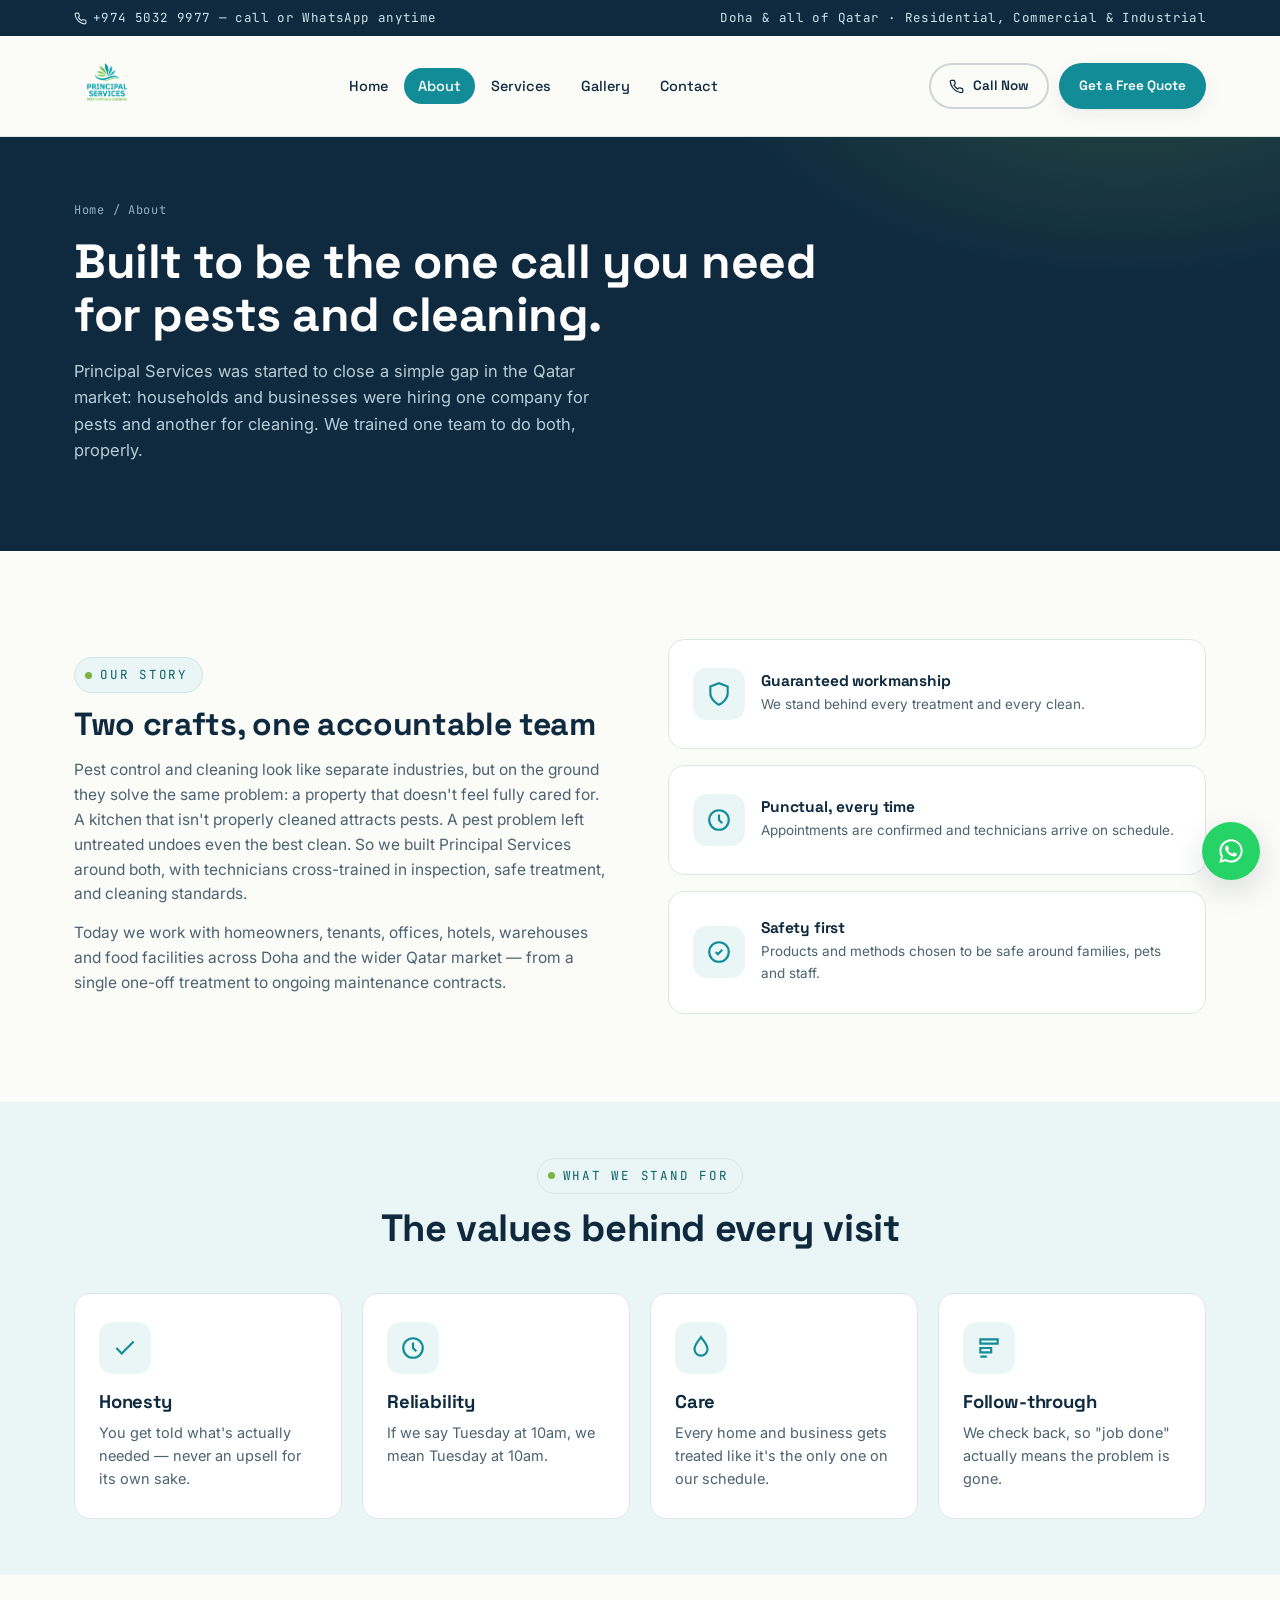
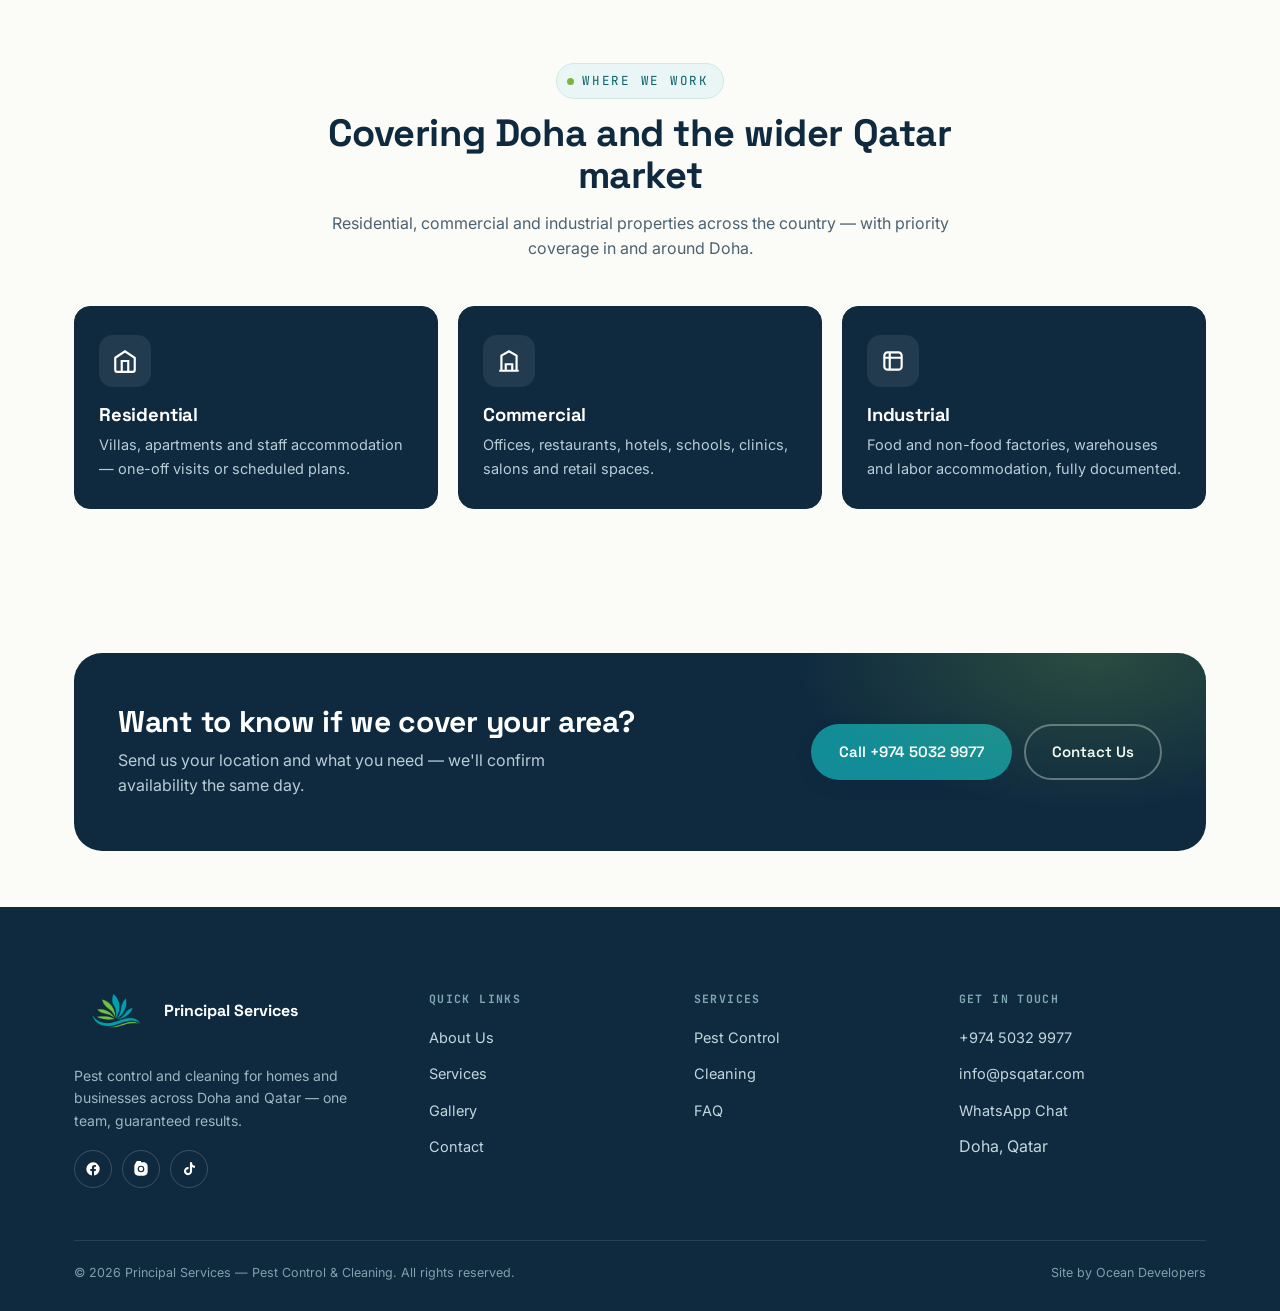
==== about.html @ 766cf4c3 "Add files via upload" ====
<!DOCTYPE html>
<html lang="en">
<head>
<meta charset="UTF-8">
<meta name="viewport" content="width=device-width, initial-scale=1.0">
<title>About Us | Principal Services Qatar</title>
<meta name="description" content="Principal Services is a Qatar-based pest control and cleaning company built on guaranteed results, fast response, and one accountable team.">
<link rel="icon" href="favicon-64.png" type="image/png">
<link rel="preconnect" href="https://fonts.googleapis.com">
<link rel="preconnect" href="https://fonts.gstatic.com" crossorigin>
<link href="https://fonts.googleapis.com/css2?family=Space+Grotesk:wght@500;600;700&family=Inter:wght@400;500;600&family=JetBrains+Mono:wght@400;500&display=swap" rel="stylesheet">
<link rel="stylesheet" href="style.css">
</head>
<body>

<header class="site-header">
  <div class="topbar">
    <div class="wrap">
      <a href="tel:+97450329977">
        <svg width="13" height="13" viewBox="0 0 24 24" fill="none" stroke="currentColor" stroke-width="2"><path d="M22 16.92v3a2 2 0 0 1-2.18 2 19.79 19.79 0 0 1-8.63-3.07 19.5 19.5 0 0 1-6-6 19.79 19.79 0 0 1-3.07-8.67A2 2 0 0 1 4.11 2h3a2 2 0 0 1 2 1.72c.127.96.362 1.903.7 2.81a2 2 0 0 1-.45 2.11L8.09 9.91a16 16 0 0 0 6 6l1.27-1.27a2 2 0 0 1 2.11-.45c.907.338 1.85.573 2.81.7A2 2 0 0 1 22 16.92z"/></svg>
        +974 5032 9977 — call or WhatsApp anytime
      </a>
      <span class="topbar-hide-mobile">Doha &amp; all of Qatar · Residential, Commercial &amp; Industrial</span>
    </div>
  </div>
  <nav class="wrap nav">
    <a href="index.html" class="brand">
      <img src="ps_logo_trimmed.png" alt="Principal Services logo">
    </a>
    <ul class="nav-links">
      <li><a href="index.html" data-page="index.html">Home</a></li>
      <li><a href="about.html" data-page="about.html">About</a></li>
      <li><a href="services.html" data-page="services.html">Services</a></li>
      <li><a href="gallery.html" data-page="gallery.html">Gallery</a></li>
      <li><a href="contact.html" data-page="contact.html">Contact</a></li>
    </ul>
    <div class="nav-cta">
      <a href="tel:+97450329977" class="btn btn-ghost btn-sm nav-call" aria-label="Call Principal Services">
        <svg width="15" height="15" viewBox="0 0 24 24" fill="none" stroke="currentColor" stroke-width="2"><path d="M22 16.92v3a2 2 0 0 1-2.18 2 19.79 19.79 0 0 1-8.63-3.07 19.5 19.5 0 0 1-6-6 19.79 19.79 0 0 1-3.07-8.67A2 2 0 0 1 4.11 2h3a2 2 0 0 1 2 1.72c.127.96.362 1.903.7 2.81a2 2 0 0 1-.45 2.11L8.09 9.91a16 16 0 0 0 6 6l1.27-1.27a2 2 0 0 1 2.11-.45c.907.338 1.85.573 2.81.7A2 2 0 0 1 22 16.92z"/></svg>
        <span class="hide-mobile">Call Now</span>
      </a>
      <a href="contact.html" class="btn btn-primary btn-sm nav-quote">Get a Free Quote</a>
      <button class="nav-toggle" aria-label="Toggle menu" aria-expanded="false"><span></span></button>
    </div>
  </nav>
</header>

<section class="page-hero">
  <div class="wrap">
    <div class="crumbs"><a href="index.html">Home</a> / About</div>
    <h1>Built to be the one call you need for pests and cleaning.</h1>
    <p>Principal Services was started to close a simple gap in the Qatar market: households and businesses were hiring one company for pests and another for cleaning. We trained one team to do both, properly.</p>
  </div>
</section>

<section class="section">
  <div class="wrap">
    <div class="grid grid-2" style="gap:56px; align-items:center;">
      <div>
        <span class="eyebrow">Our story</span>
        <h2 style="font-size:clamp(24px,3vw,32px); margin-top:14px;">Two crafts, one accountable team</h2>
        <p style="margin-top:16px; color:var(--ink-60); font-size:15.5px;">Pest control and cleaning look like separate industries, but on the ground they solve the same problem: a property that doesn't feel fully cared for. A kitchen that isn't properly cleaned attracts pests. A pest problem left untreated undoes even the best clean. So we built Principal Services around both, with technicians cross-trained in inspection, safe treatment, and cleaning standards.</p>
        <p style="margin-top:14px; color:var(--ink-60); font-size:15.5px;">Today we work with homeowners, tenants, offices, hotels, warehouses and food facilities across Doha and the wider Qatar market — from a single one-off treatment to ongoing maintenance contracts.</p>
      </div>
      <div>
        <div class="grid" style="gap:16px;">
          <div class="card" style="display:flex; align-items:center; gap:16px;">
            <div class="card-icon" style="margin-bottom:0;"><svg viewBox="0 0 24 24" fill="none" stroke="#128C97" stroke-width="2"><path d="M12 22s8-4 8-11V5l-8-3-8 3v6c0 7 8 11 8 11z"/></svg></div>
            <div><h4 style="font-size:15.5px; margin-bottom:4px;">Guaranteed workmanship</h4><p style="font-size:13.5px; color:var(--ink-60);">We stand behind every treatment and every clean.</p></div>
          </div>
          <div class="card" style="display:flex; align-items:center; gap:16px;">
            <div class="card-icon" style="margin-bottom:0;"><svg viewBox="0 0 24 24" fill="none" stroke="#128C97" stroke-width="2"><circle cx="12" cy="12" r="9"/><path d="M12 7v5l3 3"/></svg></div>
            <div><h4 style="font-size:15.5px; margin-bottom:4px;">Punctual, every time</h4><p style="font-size:13.5px; color:var(--ink-60);">Appointments are confirmed and technicians arrive on schedule.</p></div>
          </div>
          <div class="card" style="display:flex; align-items:center; gap:16px;">
            <div class="card-icon" style="margin-bottom:0;"><svg viewBox="0 0 24 24" fill="none" stroke="#128C97" stroke-width="2"><path d="M9 12l2 2 4-4"/><circle cx="12" cy="12" r="9"/></svg></div>
            <div><h4 style="font-size:15.5px; margin-bottom:4px;">Safety first</h4><p style="font-size:13.5px; color:var(--ink-60);">Products and methods chosen to be safe around families, pets and staff.</p></div>
          </div>
        </div>
      </div>
    </div>
  </div>
</section>

<section class="section--tight" style="background:var(--mist);">
  <div class="wrap">
    <div class="section-head center">
      <span class="eyebrow">What we stand for</span>
      <h2>The values behind every visit</h2>
    </div>
    <div class="grid grid-4">
      <div class="card">
        <div class="card-icon"><svg viewBox="0 0 24 24" fill="none" stroke="#128C97" stroke-width="2"><path d="M20 6L9 17l-5-5"/></svg></div>
        <h3>Honesty</h3>
        <p>You get told what's actually needed — never an upsell for its own sake.</p>
      </div>
      <div class="card">
        <div class="card-icon"><svg viewBox="0 0 24 24" fill="none" stroke="#128C97" stroke-width="2"><circle cx="12" cy="12" r="9"/><path d="M12 7v5l3 3"/></svg></div>
        <h3>Reliability</h3>
        <p>If we say Tuesday at 10am, we mean Tuesday at 10am.</p>
      </div>
      <div class="card">
        <div class="card-icon"><svg viewBox="0 0 24 24" fill="none" stroke="#128C97" stroke-width="2"><path d="M12 2c-3 4-6 7-6 11a6 6 0 0 0 12 0c0-4-3-7-6-11z"/></svg></div>
        <h3>Care</h3>
        <p>Every home and business gets treated like it's the only one on our schedule.</p>
      </div>
      <div class="card">
        <div class="card-icon"><svg viewBox="0 0 24 24" fill="none" stroke="#128C97" stroke-width="2"><path d="M4 4h16v4H4zM4 12h10v4H4zM4 20h6"/></svg></div>
        <h3>Follow-through</h3>
        <p>We check back, so "job done" actually means the problem is gone.</p>
      </div>
    </div>
  </div>
</section>

<section class="section">
  <div class="wrap">
    <div class="section-head center">
      <span class="eyebrow">Where we work</span>
      <h2>Covering Doha and the wider Qatar market</h2>
      <p>Residential, commercial and industrial properties across the country — with priority coverage in and around Doha.</p>
    </div>
    <div class="grid grid-3">
      <div class="card card--dark">
        <div class="card-icon"><svg viewBox="0 0 24 24" fill="none" stroke="#fff" stroke-width="2"><path d="M3 9l9-6 9 6v11a2 2 0 0 1-2 2H5a2 2 0 0 1-2-2z"/><path d="M9 22V12h6v10"/></svg></div>
        <h3>Residential</h3>
        <p>Villas, apartments and staff accommodation — one-off visits or scheduled plans.</p>
      </div>
      <div class="card card--dark">
        <div class="card-icon"><svg viewBox="0 0 24 24" fill="none" stroke="#fff" stroke-width="2"><path d="M3 21h18M5 21V7l7-4 7 4v14M9 21v-6h6v6"/></svg></div>
        <h3>Commercial</h3>
        <p>Offices, restaurants, hotels, schools, clinics, salons and retail spaces.</p>
      </div>
      <div class="card card--dark">
        <div class="card-icon"><svg viewBox="0 0 24 24" fill="none" stroke="#fff" stroke-width="2"><rect x="4" y="4" width="16" height="16" rx="3"/><path d="M9 4v16M4 9h16"/></svg></div>
        <h3>Industrial</h3>
        <p>Food and non-food factories, warehouses and labor accommodation, fully documented.</p>
      </div>
    </div>
  </div>
</section>

<section class="section--tight">
  <div class="wrap">
    <div class="cta-band">
      <div>
        <h3>Want to know if we cover your area?</h3>
        <p>Send us your location and what you need — we'll confirm availability the same day.</p>
      </div>
      <div class="actions">
        <a href="tel:+97450329977" class="btn btn-primary">Call +974 5032 9977</a>
        <a href="contact.html" class="btn btn-ghost-light">Contact Us</a>
      </div>
    </div>
  </div>
</section>

<footer class="site-footer">
  <div class="wrap">
    <div class="footer-grid">
      <div>
        <div class="footer-brand">
          <img src="ps_icon.png" alt="">
          <b>Principal Services</b>
        </div>
        <p>Pest control and cleaning for homes and businesses across Doha and Qatar — one team, guaranteed results.</p>
        <div class="footer-socials">
          <a href="#" aria-label="Facebook"><svg viewBox="0 0 24 24" fill="#fff"><path d="M22 12a10 10 0 1 0-11.6 9.9v-7H7.9V12h2.5V9.8c0-2.5 1.5-3.9 3.8-3.9 1.1 0 2.2.2 2.2.2v2.4h-1.2c-1.2 0-1.6.8-1.6 1.6V12h2.8l-.4 2.9h-2.4v7A10 10 0 0 0 22 12z"/></svg></a>
          <a href="#" aria-label="Instagram"><svg viewBox="0 0 24 24" fill="#fff"><path d="M12 2c2.7 0 3.05.01 4.12.06 1.06.05 1.79.22 2.43.47a4.9 4.9 0 0 1 1.77 1.15 4.9 4.9 0 0 1 1.15 1.77c.25.64.42 1.37.47 2.43.05 1.07.06 1.42.06 4.12s-.01 3.05-.06 4.12c-.05 1.06-.22 1.79-.47 2.43a4.9 4.9 0 0 1-1.15 1.77 4.9 4.9 0 0 1-1.77 1.15c-.64.25-1.37.42-2.43.47-1.07.05-1.42.06-4.12.06s-3.05-.01-4.12-.06c-1.06-.05-1.79-.22-2.43-.47a4.9 4.9 0 0 1-1.77-1.15 4.9 4.9 0 0 1-1.15-1.77c-.25-.64-.42-1.37-.47-2.43C2.01 15.05 2 14.7 2 12s.01-3.05.06-4.12c.05-1.06.22-1.79.47-2.43a4.9 4.9 0 0 1 1.15-1.77A4.9 4.9 0 0 1 5.45.53c.64-.25 1.37-.42 2.43-.47C8.95.01 9.3 0 12 0zm0 5a5 5 0 1 0 0 10 5 5 0 0 0 0-10zm0 8.2a3.2 3.2 0 1 1 0-6.4 3.2 3.2 0 0 1 0 6.4zm5.2-8.4a1.17 1.17 0 1 1 0-2.34 1.17 1.17 0 0 1 0 2.34z"/></svg></a>
          <a href="#" aria-label="TikTok"><svg viewBox="0 0 24 24" fill="#fff"><path d="M16.6 2h-3.2v13.2a2.9 2.9 0 1 1-2.06-2.78V9.15a6.1 6.1 0 1 0 5.26 6.05V8.9a7.6 7.6 0 0 0 4.4 1.4V7.1a4.4 4.4 0 0 1-4.4-4.4z"/></svg></a>
        </div>
      </div>
      <div>
        <h5>Quick Links</h5>
        <ul>
          <li><a href="about.html">About Us</a></li>
          <li><a href="services.html">Services</a></li>
          <li><a href="gallery.html">Gallery</a></li>
          <li><a href="contact.html">Contact</a></li>
        </ul>
      </div>
      <div>
        <h5>Services</h5>
        <ul>
          <li><a href="services.html#pest">Pest Control</a></li>
          <li><a href="services.html#clean">Cleaning</a></li>
          <li><a href="services.html#faq">FAQ</a></li>
        </ul>
      </div>
      <div>
        <h5>Get In Touch</h5>
        <ul>
          <li><a href="tel:+97450329977">+974 5032 9977</a></li>
          <li><a href="mailto:info@psqatar.com">info@psqatar.com</a></li>
          <li><a href="https://wa.me/97450329977" target="_blank" rel="noopener">WhatsApp Chat</a></li>
          <li><span>Doha, Qatar</span></li>
        </ul>
      </div>
    </div>
    <div class="footer-bottom">
      <span>© <span id="year"></span> Principal Services — Pest Control &amp; Cleaning. All rights reserved.</span>
      <span>Site by Ocean Developers</span>
    </div>
  </div>
</footer>

<a href="https://wa.me/97450329977" class="wa-float" target="_blank" rel="noopener" aria-label="Chat on WhatsApp">
  <svg viewBox="0 0 24 24"><path d="M12.04 2c-5.5 0-9.96 4.46-9.96 9.96 0 1.76.46 3.4 1.27 4.83L2 22l5.36-1.31a9.9 9.9 0 0 0 4.68 1.19h.01c5.5 0 9.96-4.46 9.96-9.96S17.54 2 12.04 2zm0 18.19h-.01a8.2 8.2 0 0 1-4.19-1.15l-.3-.18-3.12.76.83-3.04-.2-.31a8.22 8.22 0 1 1 6.99 3.92zm4.5-6.16c-.25-.12-1.46-.72-1.68-.8-.23-.08-.39-.12-.56.12-.16.25-.64.8-.78.96-.14.16-.29.18-.53.06-.25-.12-1.04-.38-1.98-1.22-.73-.65-1.23-1.46-1.37-1.7-.14-.25-.02-.38.11-.5.11-.11.25-.29.37-.43.12-.15.16-.25.25-.41.08-.16.04-.31-.02-.43-.06-.12-.56-1.35-.77-1.85-.2-.48-.41-.42-.56-.43-.14-.01-.31-.01-.47-.01a.9.9 0 0 0-.66.31c-.22.25-.86.85-.86 2.07s.89 2.4 1.01 2.57c.12.16 1.75 2.67 4.24 3.74.59.26 1.05.41 1.41.52.59.19 1.13.16 1.56.1.48-.07 1.46-.6 1.66-1.17.21-.58.21-1.08.15-1.18-.06-.1-.23-.16-.48-.28z"/></svg>
</a>

<script src="main.js"></script>
</body>
</html>
---- style.css ----
/* =========================================================
   PRINCIPAL SERVICES — Pest Control & Cleaning, Qatar
   Design tokens
   ========================================================= */
:root{
  /* --- Color --- */
  --navy:        #0F2A3F;   /* ink / deep panels */
  --navy-soft:   #163C57;
  --teal:        #128C97;   /* primary, from logo */
  --teal-deep:   #0B6169;   /* hover / pressed */
  --leaf:        #7CB342;   /* secondary, from logo */
  --leaf-deep:   #5C9330;
  --leaf-light:  #C7E6A6;
  --mist:        #EAF6F5;   /* tinted section background */
  --paper:       #FBFBF8;   /* base background */
  --line:        #DCE7E4;   /* hairline borders on paper */
  --ink-60:      #4C6270;   /* muted text on paper */
  --white:       #FFFFFF;
  --amber:       #E8A23D;   /* warning / rating stars only */

  /* --- Type --- */
  --f-display: 'Space Grotesk', 'Segoe UI', sans-serif;
  --f-body:    'Inter', 'Segoe UI', sans-serif;
  --f-mono:    'JetBrains Mono', ui-monospace, monospace;

  /* --- Scale & rhythm --- */
  --radius-s: 8px;
  --radius-m: 16px;
  --radius-l: 28px;
  --shadow-1: 0 1px 2px rgba(15,42,63,.06), 0 6px 20px rgba(15,42,63,.06);
  --shadow-2: 0 10px 30px rgba(15,42,63,.14);
  --wrap: 1180px;
}

*,*::before,*::after{ box-sizing:border-box; }
html{ scroll-behavior:smooth; }
body{
  margin:0;
  font-family:var(--f-body);
  color:var(--navy);
  background:var(--paper);
  -webkit-font-smoothing:antialiased;
  line-height:1.6;
}
img{ max-width:100%; display:block; }
a{ color:inherit; text-decoration:none; }
ul{ margin:0; padding:0; list-style:none; }
h1,h2,h3,h4{ font-family:var(--f-display); margin:0; line-height:1.1; letter-spacing:-0.01em; }
p{ margin:0; }
button{ font-family:inherit; cursor:pointer; }
:focus-visible{ outline:3px solid var(--teal); outline-offset:3px; }
@media (prefers-reduced-motion: reduce){
  *{ animation-duration:0.001ms !important; animation-iteration-count:1 !important; transition-duration:0.001ms !important; scroll-behavior:auto !important; }
}

.wrap{ max-width:var(--wrap); margin:0 inline auto; margin-inline:auto; padding-inline:24px; }
.section{ padding-block:88px; }
.section--tight{ padding-block:56px; }
@media (max-width:760px){
  .section{ padding-block:56px; }
  .section--tight{ padding-block:36px; }
}
@media (max-width:400px){
  .wrap{ padding-inline:16px; }
}

/* --- Eyebrow / tag label (inspection-tag motif) --- */
.eyebrow{
  display:inline-flex; align-items:center; gap:8px;
  font-family:var(--f-mono); font-size:12.5px; letter-spacing:.14em; text-transform:uppercase;
  color:var(--teal-deep); background:var(--mist);
  border:1px solid #CFE9E6; border-radius:999px;
  padding:7px 14px 7px 10px;
}
.eyebrow::before{
  content:''; width:7px; height:7px; border-radius:50%; background:var(--leaf); flex:none;
}
.eyebrow--on-dark{ color:var(--leaf-light); background:rgba(255,255,255,.07); border-color:rgba(255,255,255,.16); }
.eyebrow--on-dark::before{ background:var(--leaf-light); }

/* --- Buttons --- */
.btn{
  display:inline-flex; align-items:center; justify-content:center; gap:9px;
  font-family:var(--f-display); font-weight:600; font-size:15px;
  padding:14px 26px; border-radius:999px; border:2px solid transparent;
  transition:transform .15s ease, box-shadow .15s ease, background .15s ease, border-color .15s ease, color .15s ease;
  white-space:nowrap;
}
.btn:hover{ transform:translateY(-2px); }
.btn-primary{ background:var(--teal); color:var(--white); box-shadow:var(--shadow-1); }
.btn-primary:hover{ background:var(--teal-deep); box-shadow:var(--shadow-2); }
.btn-leaf{ background:var(--leaf); color:var(--navy); box-shadow:var(--shadow-1); }
.btn-leaf:hover{ background:var(--leaf-deep); color:var(--white); }
.btn-ghost{ background:transparent; border-color:rgba(15,42,63,.18); color:var(--navy); }
.btn-ghost:hover{ border-color:var(--teal); color:var(--teal-deep); }
.btn-ghost-light{ background:transparent; border-color:rgba(255,255,255,.35); color:var(--white); }
.btn-ghost-light:hover{ border-color:var(--white); background:rgba(255,255,255,.08); }
.btn-sm{ padding:10px 18px; font-size:13.5px; }
.btn-block{ width:100%; }

/* =========================================================
   HEADER
   ========================================================= */
.site-header{
  position:sticky; top:0; z-index:100;
  background:rgba(251,251,248,.9); backdrop-filter:blur(10px);
  border-bottom:1px solid var(--line);
}
.topbar{
  background:var(--navy); color:#CFE3E9;
  font-family:var(--f-mono); font-size:12.5px; letter-spacing:.03em;
}
.topbar .wrap{ display:flex; align-items:center; justify-content:space-between; padding-block:8px; gap:16px; }
.topbar a{ display:inline-flex; align-items:center; gap:6px; }
.topbar a:hover{ color:var(--leaf-light); }
.topbar .topbar-hide-mobile{ display:inline-flex; }
@media (max-width:640px){ .topbar .topbar-hide-mobile{ display:none; } }

.nav{ display:flex; align-items:center; justify-content:space-between; padding-block:10px; gap:20px; }
.brand{ display:flex; align-items:center; gap:10px; flex:none; }
.brand img{ height:80px; width:auto; max-width:none; }
@media (max-width:480px){
  .brand img{ height:60px; }
}
@media (max-width:360px){
  .brand img{ height:52px; }
}
.brand-word{ font-family:var(--f-display); font-weight:700; line-height:1.05; }
.brand-word b{ display:block; font-size:16.5px; color:var(--navy); letter-spacing:-.01em; }
.brand-word span{ display:block; font-family:var(--f-mono); font-size:10.5px; letter-spacing:.13em; text-transform:uppercase; color:var(--leaf-deep); }

.nav-links{ display:flex; align-items:center; gap:2px; }
.nav-links a{
  font-family:var(--f-display); font-weight:500; font-size:14.5px;
  padding:9px 14px; border-radius:999px; color:var(--navy);
  transition:background .15s ease, color .15s ease;
}
.nav-links a:hover{ background:var(--mist); color:var(--teal-deep); }
.nav-links a.is-active{ background:var(--teal); color:var(--white); }

.nav-cta{ display:flex; align-items:center; gap:10px; flex:none; }
.nav-toggle{
  display:none; background:none; border:2px solid var(--line); border-radius:10px;
  width:44px; height:40px; align-items:center; justify-content:center; flex:none;
}
.nav-toggle span, .nav-toggle span::before, .nav-toggle span::after{
  content:''; display:block; width:20px; height:2px; background:var(--navy); position:relative; transition:.2s;
}
.nav-toggle span::before{ position:absolute; top:-6px; }
.nav-toggle span::after{ position:absolute; top:6px; }

@media (max-width:920px){
  .nav-links{
    position:fixed; top:var(--header-h, 96px); left:0; right:0; bottom:auto; height:0; overflow:hidden;
    flex-direction:column; align-items:stretch; gap:0; background:var(--paper);
    transition:height .25s ease; padding-inline:24px;
  }
  .nav-links.is-open{ height:calc(100dvh - var(--header-h, 96px)); overflow:auto; padding-top:14px; border-top:1px solid var(--line); }
  .nav-links a{ padding:14px 10px; border-radius:12px; font-size:17px; border-bottom:1px solid var(--line); }
  .nav-cta .btn span.hide-mobile{ display:none; }
  .nav-call{ padding:11px; border-radius:50%; }
  .nav-toggle{ display:flex; }
}

/* Very small phones: keep the header from ever getting crowded — drop the
   secondary quote pill and lean on the call icon + hamburger + WhatsApp float. */
@media (max-width:400px){
  .nav-quote{ display:none; }
}

/* =========================================================
   WAVE DIVIDER — signature motif (from the logo's wave mark)
   ========================================================= */
.wave{ display:block; width:100%; line-height:0; }
.wave svg{ width:100%; height:auto; display:block; }

/* =========================================================
   HERO
   ========================================================= */
.hero{
  position:relative; overflow:hidden;
  background:
    radial-gradient(900px 480px at 84% -10%, rgba(124,179,66,.18), transparent 60%),
    radial-gradient(1100px 620px at 8% 0%, rgba(18,140,151,.14), transparent 55%),
    var(--paper);
  padding-block:64px 0;
}
.hero-grid{ display:grid; grid-template-columns:1.05fr .95fr; gap:56px; align-items:center; }
.hero-kicker{ margin-bottom:20px; }
.hero h1{
  font-size:clamp(34px,4.6vw,58px); font-weight:700; color:var(--navy);
}
.hero h1 em{ font-style:normal; color:var(--teal-deep);
  background:linear-gradient(180deg, transparent 62%, var(--leaf-light) 62%);
}
.hero-sub{ margin-top:20px; max-width:52ch; font-size:17.5px; color:var(--ink-60); }
.hero-actions{ display:flex; flex-wrap:wrap; gap:12px; margin-top:30px; }
.hero-trust{ display:flex; flex-wrap:wrap; gap:22px; margin-top:36px; padding-top:26px; border-top:1px solid var(--line); }
.hero-trust div b{ display:block; font-family:var(--f-display); font-size:22px; color:var(--navy); }
.hero-trust div span{ font-family:var(--f-mono); font-size:11.5px; letter-spacing:.08em; text-transform:uppercase; color:var(--ink-60); }

.hero-art{ position:relative; }
.hero-tag{
  position:absolute; z-index:3; background:var(--white); border:1px solid var(--line);
  border-radius:var(--radius-m); box-shadow:var(--shadow-2); padding:14px 16px;
  font-family:var(--f-mono); font-size:12px; display:flex; align-items:center; gap:10px;
}
.hero-tag .dot{ width:9px; height:9px; border-radius:50%; background:var(--leaf); flex:none; box-shadow:0 0 0 4px var(--leaf-light); }
.hero-tag-1{ top:6%; left:-4%; }
.hero-tag-2{ bottom:8%; right:-2%; }
@media (max-width:920px){ .hero-tag{ display:none; } }

@media (max-width:920px){
  .hero-grid{ grid-template-columns:1fr; }
  .hero{ padding-block:36px 0; }
}

/* =========================================================
   SECTION HEADERS
   ========================================================= */
.section-head{ max-width:640px; margin-bottom:44px; }
.section-head.center{ margin-inline:auto; text-align:center; }
.section-head h2{ font-size:clamp(26px,3.2vw,38px); margin-top:14px; }
.section-head p{ margin-top:14px; color:var(--ink-60); font-size:16px; }

/* =========================================================
   CARDS — services
   ========================================================= */
.grid{ display:grid; gap:20px; }
.grid-3{ grid-template-columns:repeat(3,1fr); }
.grid-2{ grid-template-columns:repeat(2,1fr); }
.grid-4{ grid-template-columns:repeat(4,1fr); }
@media (max-width:920px){ .grid-3,.grid-4{ grid-template-columns:repeat(2,1fr); } }
@media (max-width:640px){ .grid-2,.grid-3,.grid-4{ grid-template-columns:1fr; } }

.card{
  background:var(--white); border:1px solid var(--line); border-radius:var(--radius-m);
  padding:28px 24px; transition:transform .18s ease, box-shadow .18s ease, border-color .18s ease;
}
.card:hover{ transform:translateY(-4px); box-shadow:var(--shadow-2); border-color:transparent; }
.card-icon{
  width:52px; height:52px; border-radius:14px; display:flex; align-items:center; justify-content:center;
  background:var(--mist); margin-bottom:18px; flex:none;
}
.card-icon svg{ width:26px; height:26px; }
.card h3{ font-size:18.5px; margin-bottom:8px; }
.card p{ color:var(--ink-60); font-size:14.5px; }
.card-link{ display:inline-flex; align-items:center; gap:6px; margin-top:16px; font-family:var(--f-display); font-weight:600; font-size:13.5px; color:var(--teal-deep); }
.card-link svg{ width:14px; height:14px; transition:transform .15s ease; }
.card:hover .card-link svg{ transform:translateX(3px); }

.card--dark{ background:var(--navy); border-color:var(--navy); color:var(--white); }
.card--dark h3{ color:var(--white); }
.card--dark p{ color:#B9CCD6; }
.card--dark .card-icon{ background:rgba(255,255,255,.08); }

.pill{
  display:inline-block; font-family:var(--f-mono); font-size:11px; letter-spacing:.08em; text-transform:uppercase;
  background:var(--leaf-light); color:var(--leaf-deep); border-radius:999px; padding:4px 10px; margin-bottom:12px;
}
.pill--teal{ background:var(--mist); color:var(--teal-deep); }

/* =========================================================
   PROCESS (real sequence -> numbered)
   ========================================================= */
.process{ counter-reset:step; }
.process-row{ display:grid; grid-template-columns:repeat(4,1fr); gap:0; position:relative; }
@media (max-width:920px){ .process-row{ grid-template-columns:1fr; gap:28px; } }
.step{ position:relative; padding-inline:22px 10px; }
.step:first-child{ padding-inline-start:0; }
.step-num{
  font-family:var(--f-mono); font-size:13px; color:var(--teal-deep); letter-spacing:.08em;
  display:flex; align-items:center; gap:10px; margin-bottom:14px;
}
.step-num::before{ counter-increment:step; content:"0" counter(step); font-size:26px; font-family:var(--f-display); color:var(--leaf-deep); font-weight:700; }
.step h4{ font-size:16.5px; margin-bottom:8px; }
.step p{ color:var(--ink-60); font-size:14px; }
.process-row .step:not(:last-child)::after{
  content:''; position:absolute; top:16px; right:-14px; width:28px; height:2px;
  background:repeating-linear-gradient(90deg, var(--leaf) 0 6px, transparent 6px 11px);
}
@media (max-width:920px){ .process-row .step::after{ display:none; } }

/* =========================================================
   SPLIT / DUALITY BLOCK (pest vs clean)
   ========================================================= */
.duality{ display:grid; grid-template-columns:1fr 1fr; border-radius:var(--radius-l); overflow:hidden; box-shadow:var(--shadow-2); }
.duality > div{ padding:44px 36px; position:relative; }
.duality .d-pest{ background:var(--navy); color:var(--white); }
.duality .d-clean{ background:var(--leaf); color:var(--navy); }
.duality h3{ font-size:24px; margin-bottom:10px; }
.duality .d-pest p{ color:#B9CCD6; }
.duality .d-clean p{ color:#20411A; }
.duality ul{ margin-top:18px; display:flex; flex-direction:column; gap:10px; }
.duality li{ display:flex; gap:10px; font-size:14.5px; align-items:flex-start; }
.duality li svg{ flex:none; width:16px; height:16px; margin-top:3px; }
@media (max-width:760px){ .duality{ grid-template-columns:1fr; } .duality > div{ padding:34px 26px; } }

/* =========================================================
   TESTIMONIALS
   ========================================================= */
.t-card{ background:var(--white); border:1px solid var(--line); border-radius:var(--radius-m); padding:26px; }
.t-stars{ display:flex; gap:3px; margin-bottom:14px; }
.t-stars svg{ width:15px; height:15px; fill:var(--amber); }
.t-card p{ font-size:15px; color:var(--navy); }
.t-who{ display:flex; align-items:center; gap:10px; margin-top:18px; }
.t-avatar{ width:38px; height:38px; border-radius:50%; background:var(--mist); color:var(--teal-deep); display:flex; align-items:center; justify-content:center; font-family:var(--f-display); font-weight:700; font-size:14px; flex:none; }
.t-who b{ display:block; font-size:13.5px; }
.t-who span{ display:block; font-size:12px; color:var(--ink-60); }

/* =========================================================
   CTA BAND
   ========================================================= */
.cta-band{
  background:var(--navy); color:var(--white); border-radius:var(--radius-l);
  padding:52px 44px; display:flex; align-items:center; justify-content:space-between; gap:30px; flex-wrap:wrap;
  position:relative; overflow:hidden;
}
.cta-band::after{
  content:''; position:absolute; inset:0; pointer-events:none;
  background:radial-gradient(500px 260px at 90% 0%, rgba(124,179,66,.25), transparent 60%);
}
.cta-band h3{ font-size:clamp(22px,2.6vw,30px); max-width:520px; position:relative; }
.cta-band p{ color:#B9CCD6; margin-top:10px; max-width:480px; position:relative; }
.cta-band .actions{ display:flex; gap:12px; flex-wrap:wrap; position:relative; }
@media (max-width:560px){
  .cta-band{ padding:36px 26px; }
}

/* =========================================================
   FOOTER
   ========================================================= */
.site-footer{ background:var(--navy); color:#C3D6DE; padding-block:64px 28px; }
.footer-grid{ display:grid; grid-template-columns:1.4fr 1fr 1fr 1.1fr; gap:40px; }
@media (max-width:820px){ .footer-grid{ grid-template-columns:1fr 1fr; } }
@media (max-width:560px){ .footer-grid{ grid-template-columns:1fr; } }
.footer-brand{ display:flex; align-items:center; gap:10px; margin-bottom:14px; }
.footer-brand img{ height:80px; width:auto; }
@media (max-width:480px){
  .footer-brand img{ height:60px; }
}
.footer-brand b{ font-family:var(--f-display); color:var(--white); font-size:16px; }
.site-footer p{ font-size:14px; color:#9FB6C0; max-width:34ch; }
.site-footer h5{ font-family:var(--f-mono); font-size:11.5px; letter-spacing:.12em; text-transform:uppercase; color:#7FA7B0; margin-bottom:16px; }
.site-footer ul{ display:flex; flex-direction:column; gap:11px; }
.site-footer ul a{ font-size:14.5px; transition:color .15s ease; }
.site-footer ul a:hover{ color:var(--leaf-light); }
.footer-socials{ display:flex; gap:10px; margin-top:18px; }
.footer-socials a{
  width:38px; height:38px; border-radius:50%; border:1px solid rgba(255,255,255,.18);
  display:flex; align-items:center; justify-content:center; transition:.15s;
}
.footer-socials a:hover{ background:var(--teal); border-color:var(--teal); }
.footer-socials svg{ width:16px; height:16px; }
.footer-bottom{ margin-top:52px; padding-top:22px; border-top:1px solid rgba(255,255,255,.1); display:flex; justify-content:space-between; flex-wrap:wrap; gap:10px; font-size:12.5px; color:#7FA0AB; }

/* =========================================================
   PAGE HERO (inner pages)
   ========================================================= */
.page-hero{ background:var(--navy); color:var(--white); padding-block:64px 88px; position:relative; overflow:hidden; }
.page-hero::after{ content:''; position:absolute; inset:0; background:radial-gradient(700px 380px at 88% -20%, rgba(124,179,66,.22), transparent 60%); }
.page-hero .crumbs{ font-family:var(--f-mono); font-size:12px; color:#8FB2BB; letter-spacing:.06em; position:relative; }
.page-hero .crumbs a:hover{ color:var(--leaf-light); }
.page-hero h1{ font-size:clamp(30px,4.4vw,48px); margin-top:16px; max-width:760px; position:relative; }
.page-hero p{ margin-top:16px; color:#B9CCD6; max-width:56ch; font-size:16.5px; position:relative; }

/* =========================================================
   FAQ ACCORDION
   ========================================================= */
.faq-item{ border-bottom:1px solid var(--line); }
.faq-q{
  width:100%; display:flex; align-items:center; justify-content:space-between; gap:20px;
  background:none; border:none; text-align:left; padding:22px 4px;
  font-family:var(--f-display); font-weight:600; font-size:16px; color:var(--navy);
}
.faq-q .plus{ position:relative; width:20px; height:20px; flex:none; }
.faq-q .plus::before, .faq-q .plus::after{ content:''; position:absolute; background:var(--teal-deep); border-radius:2px; }
.faq-q .plus::before{ top:9px; left:0; width:20px; height:2px; }
.faq-q .plus::after{ top:0; left:9px; width:2px; height:20px; transition:transform .2s ease; }
.faq-item.is-open .faq-q .plus::after{ transform:rotate(90deg); }
.faq-a{ max-height:0; overflow:hidden; transition:max-height .25s ease; }
.faq-a p{ padding:0 4px 22px; color:var(--ink-60); font-size:14.5px; max-width:70ch; }

/* =========================================================
   TABLE (service comparison / coverage)
   ========================================================= */
.stack-table{ width:100%; border-collapse:collapse; }
.stack-table th,.stack-table td{ text-align:left; padding:14px 12px; border-bottom:1px solid var(--line); font-size:14.5px; }
.stack-table th{ font-family:var(--f-mono); font-size:11.5px; text-transform:uppercase; letter-spacing:.08em; color:var(--ink-60); }

/* =========================================================
   GALLERY (before/after tiles — illustrative, no stock photos)
   ========================================================= */
.ba-tile{ border-radius:var(--radius-m); overflow:hidden; border:1px solid var(--line); background:var(--white); }
.ba-visual{ display:grid; grid-template-columns:1fr 1fr; height:180px; }
.ba-before{ background:linear-gradient(160deg,#EFE6D6,#E4D2AE); display:flex; align-items:flex-end; padding:14px; }
.ba-after{ background:linear-gradient(160deg, var(--mist), #D9F0E9); display:flex; align-items:flex-end; padding:14px; }
.ba-label{ font-family:var(--f-mono); font-size:11px; letter-spacing:.08em; text-transform:uppercase; background:rgba(15,42,63,.75); color:#fff; padding:4px 9px; border-radius:999px; }
.ba-after .ba-label{ background:var(--teal-deep); }
.ba-body{ padding:18px 20px 22px; }
.ba-body h4{ font-size:15.5px; margin-bottom:6px; }
.ba-body p{ font-size:13.5px; color:var(--ink-60); }

/* =========================================================
   CONTACT
   ========================================================= */
.contact-grid{ display:grid; grid-template-columns:.9fr 1.1fr; gap:44px; align-items:start; }
@media (max-width:920px){ .contact-grid{ grid-template-columns:1fr; } }
.contact-card{ background:var(--white); border:1px solid var(--line); border-radius:var(--radius-m); padding:24px; display:flex; gap:14px; align-items:flex-start; }
.contact-card + .contact-card{ margin-top:14px; }
.contact-card .ci{ width:44px; height:44px; border-radius:12px; background:var(--mist); display:flex; align-items:center; justify-content:center; flex:none; }
.contact-card .ci svg{ width:20px; height:20px; }
.contact-card h4{ font-size:15px; margin-bottom:4px; }
.contact-card p, .contact-card a{ font-size:14.5px; color:var(--ink-60); }
.contact-card a:hover{ color:var(--teal-deep); }

.form-card{ background:var(--white); border:1px solid var(--line); border-radius:var(--radius-l); padding:32px; box-shadow:var(--shadow-1); }
.field{ margin-bottom:18px; }
.field label{ display:block; font-family:var(--f-display); font-weight:600; font-size:13.5px; margin-bottom:8px; }
.field input, .field select, .field textarea{
  width:100%; border:1.5px solid var(--line); border-radius:10px; padding:12px 14px;
  font-family:var(--f-body); font-size:14.5px; background:var(--paper); color:var(--navy);
  transition:border-color .15s ease, box-shadow .15s ease;
}
.field input:focus, .field select:focus, .field textarea:focus{
  outline:none; border-color:var(--teal); box-shadow:0 0 0 4px rgba(18,140,151,.14);
}
.field-row{ display:grid; grid-template-columns:1fr 1fr; gap:16px; }
@media (max-width:520px){ .field-row{ grid-template-columns:1fr; } }
.form-note{ font-size:12.5px; color:var(--ink-60); margin-top:10px; }
.form-status{ font-size:13.5px; margin-top:14px; padding:10px 14px; border-radius:10px; display:none; }
.form-status.ok{ display:block; background:#E9F5E3; color:#3F6B24; }
.form-status.err{ display:block; background:#FBEAEA; color:#9C3131; }

.map-frame{ border-radius:var(--radius-m); overflow:hidden; border:1px solid var(--line); height:320px; margin-top:24px; }
.map-frame iframe{ width:100%; height:100%; border:0; }

/* --- Floating WhatsApp button --- */
.wa-float{
  position:fixed; right:20px; bottom:20px; z-index:200; width:58px; height:58px; border-radius:50%;
  background:#25D366; display:flex; align-items:center; justify-content:center; box-shadow:var(--shadow-2);
  transition:transform .15s ease;
}
.wa-float:hover{ transform:scale(1.06); }
.wa-float svg{ width:28px; height:28px; fill:#fff; }

/* --- Utilities --- */
.mt-0{ margin-top:0 !important; }
.center-text{ text-align:center; }
.badge-row{ display:flex; flex-wrap:wrap; gap:10px; }
.small-caps{ font-family:var(--f-mono); font-size:11.5px; letter-spacing:.1em; text-transform:uppercase; color:var(--teal-deep); }
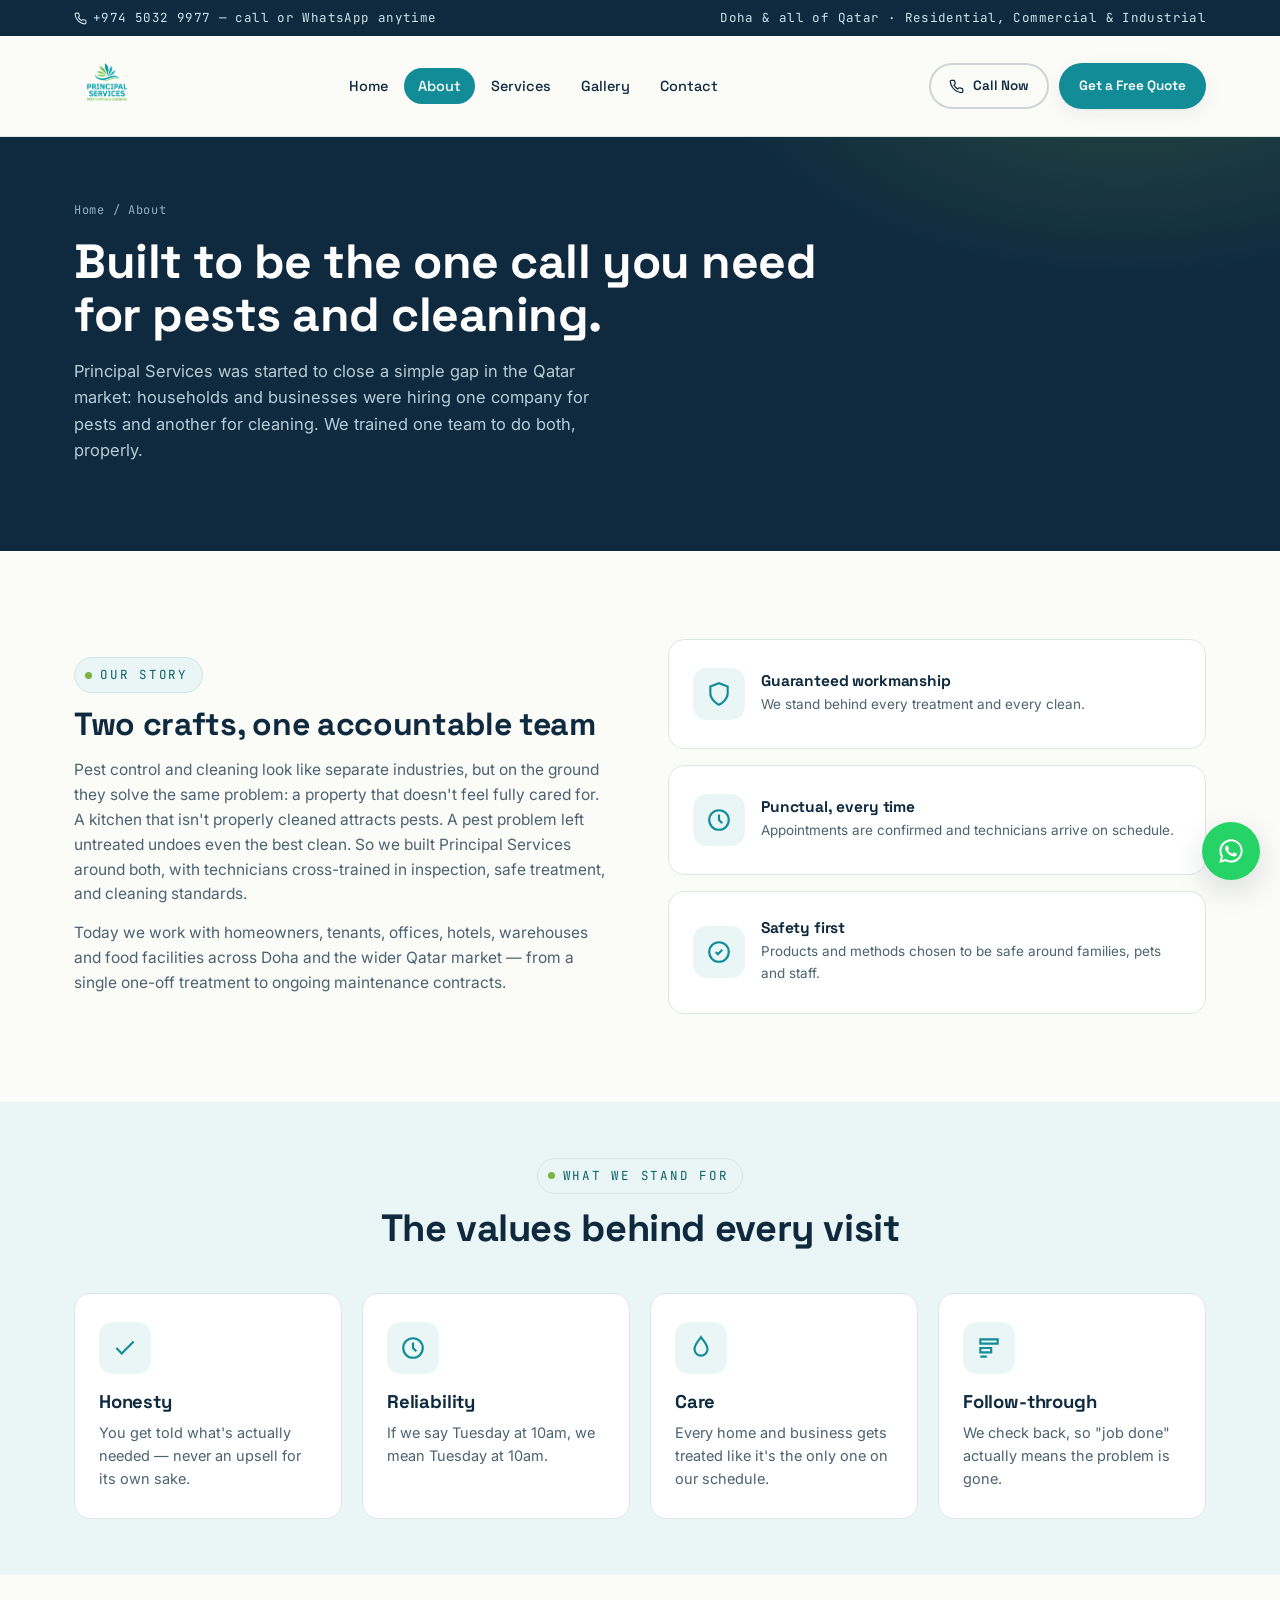
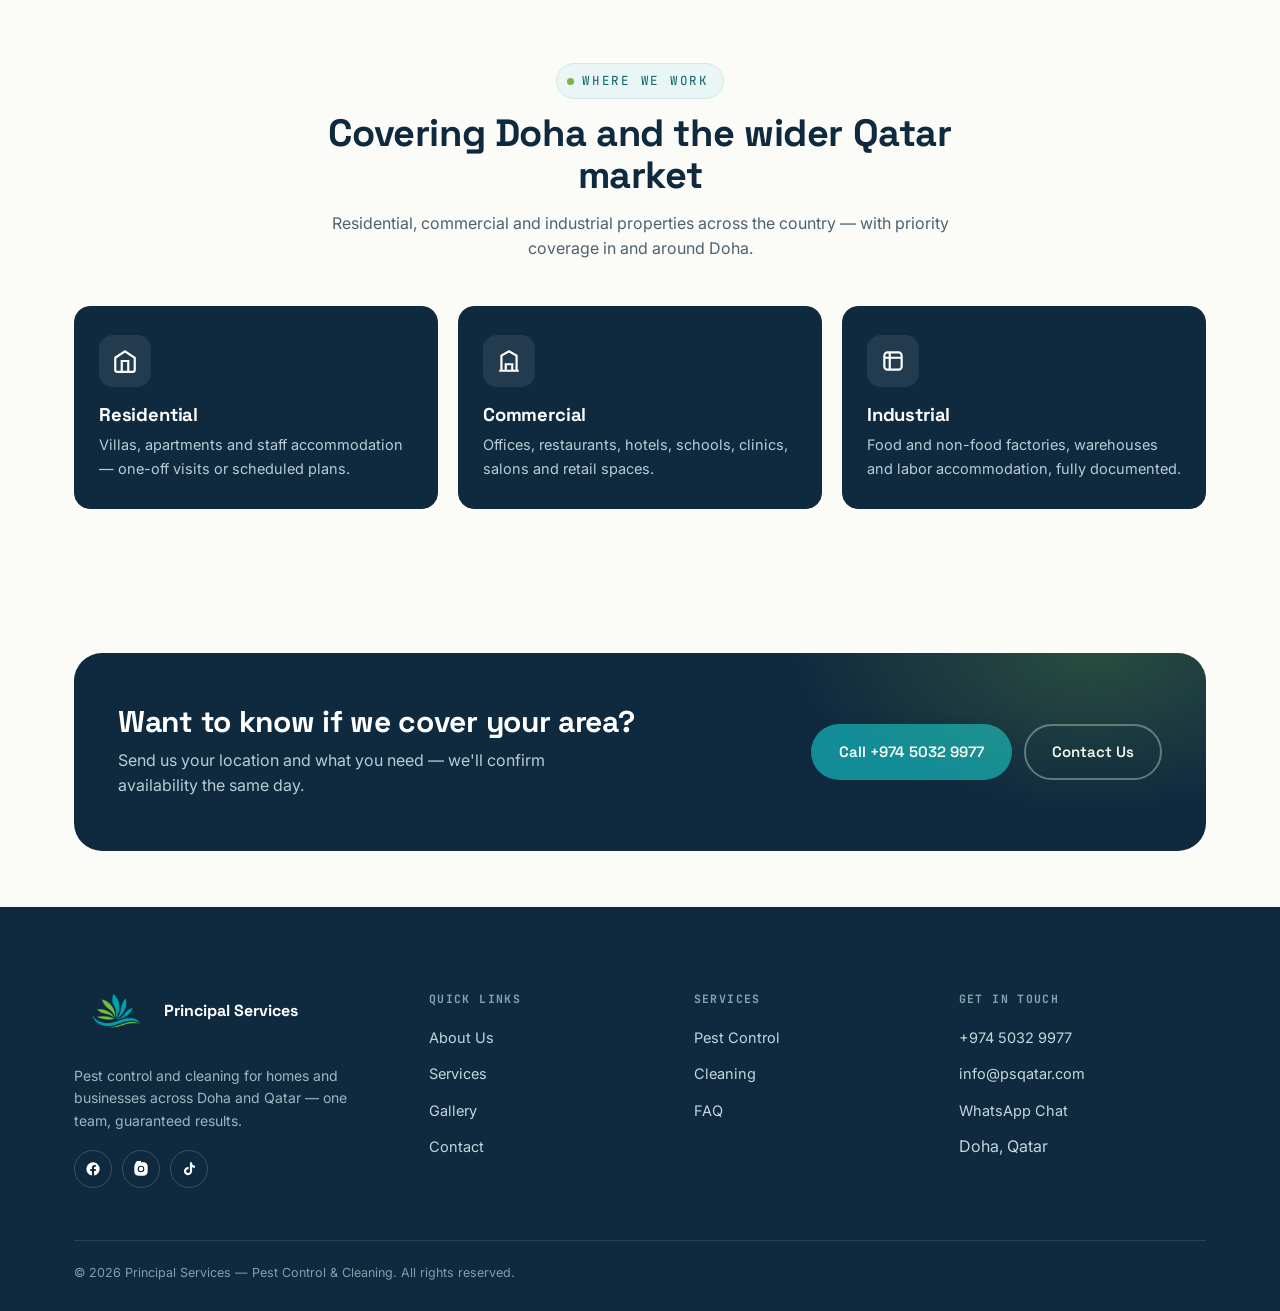
==== commit 019be738: "Comment out footer site attribution Comment out the 'Site by Ocean Developers' line in the footer." ====
--- a/about.html
+++ b/about.html
@@ -199,7 +199,7 @@
     </div>
     <div class="footer-bottom">
       <span>© <span id="year"></span> Principal Services — Pest Control &amp; Cleaning. All rights reserved.</span>
-      <span>Site by Ocean Developers</span>
+      <!--<span>Site by Ocean Developers</span>-->
     </div>
   </div>
 </footer>
